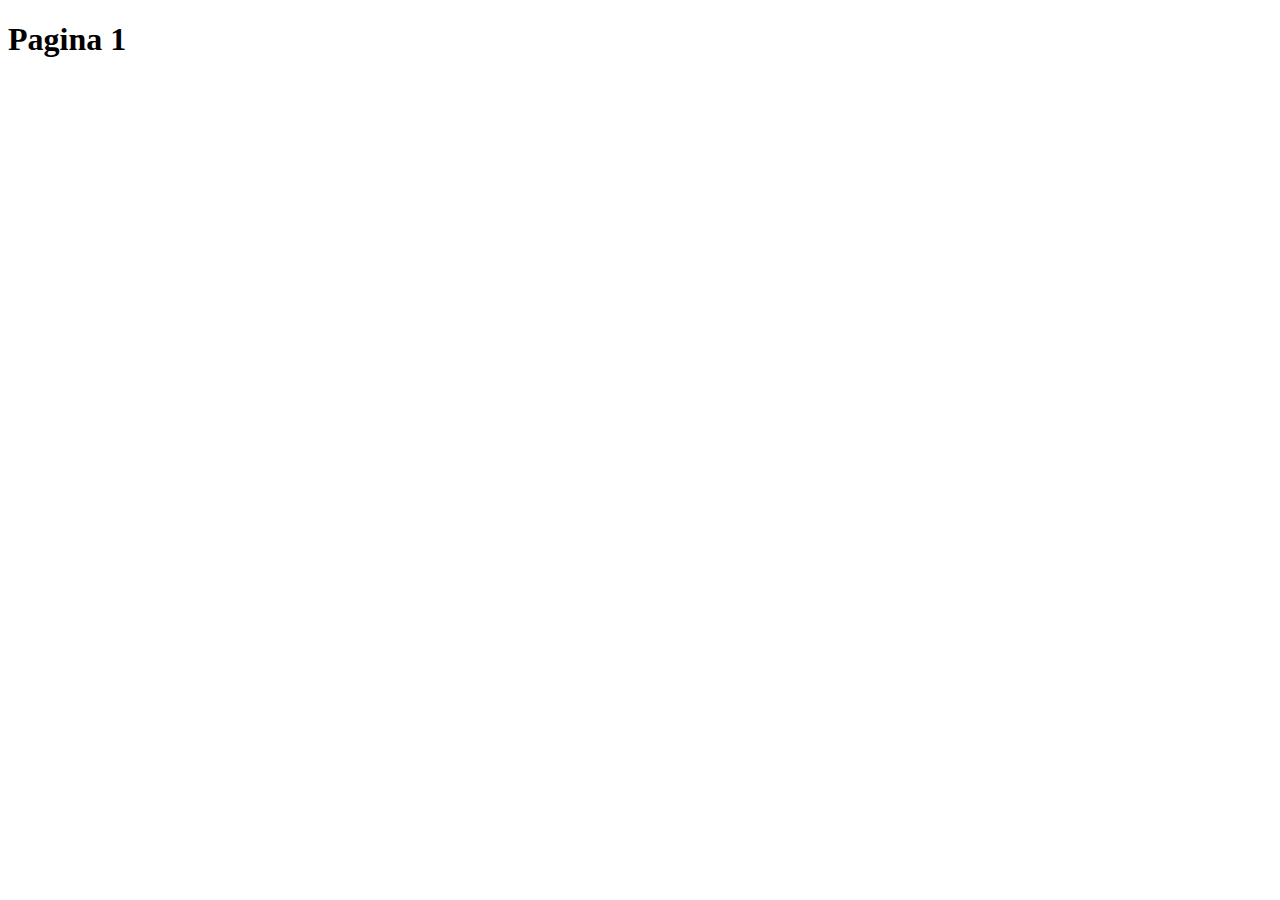
==== index.html @ bf7e2426 "arquivos do exercicio" ====
<!DOCTYPE html>
<html lang="en">
<head>
    <meta charset="UTF-8">
    <meta http-equiv="X-UA-Compatible" content="IE=edge">
    <meta name="viewport" content="width=device-width, initial-scale=1.0">
    <title>Document</title>
</head>
<body>
    <h1>Pagina 1</h1>
    <a href="pagina2.html"></a>
</body>
</html>
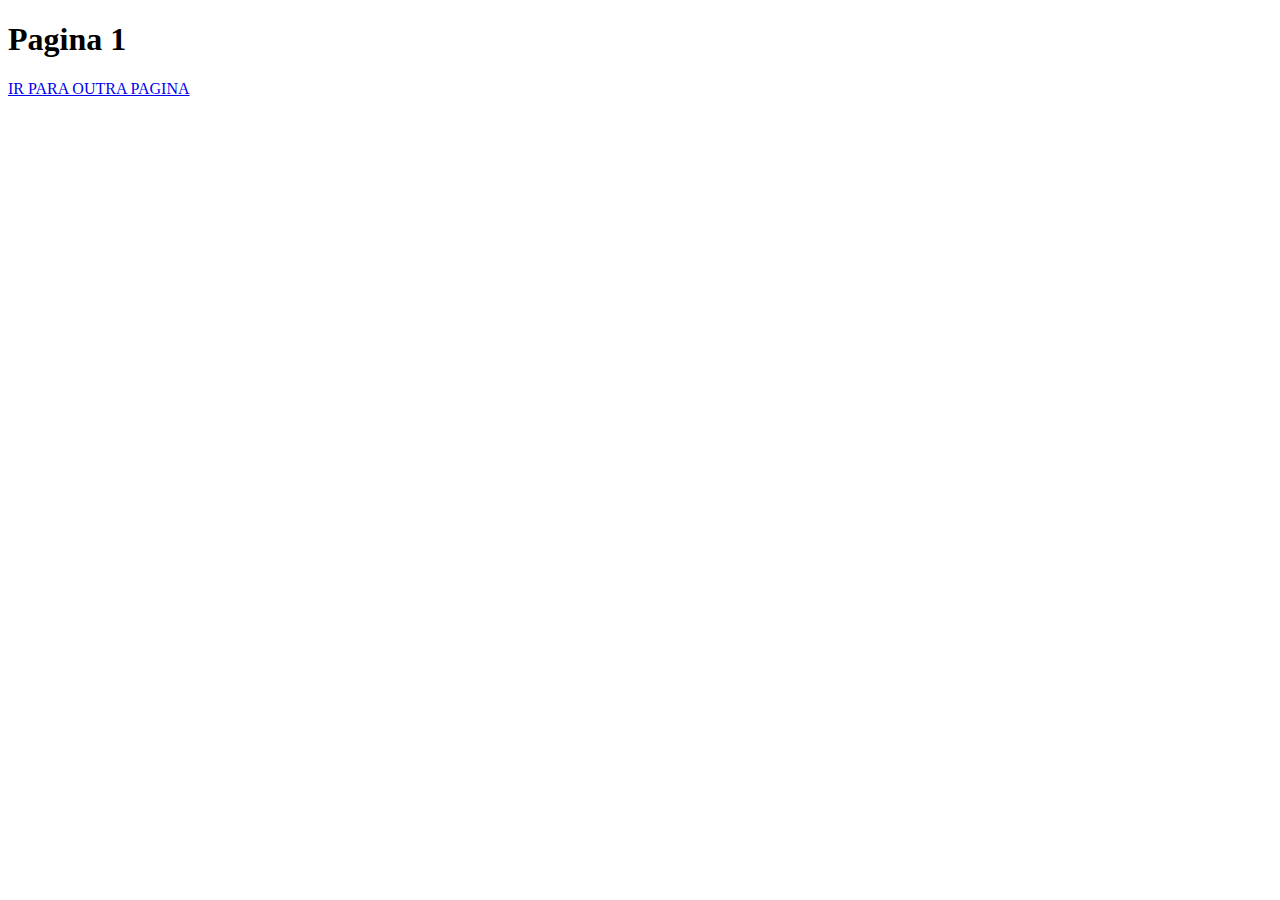
==== commit 7c89f0c8: "Exercicio de sala" ====
--- a/index.html
+++ b/index.html
@@ -8,6 +8,6 @@
 </head>
 <body>
     <h1>Pagina 1</h1>
-    <a href="pagina2.html"></a>
+    <a href="pagina2.html">IR PARA OUTRA PAGINA</a>
 </body>
 </html>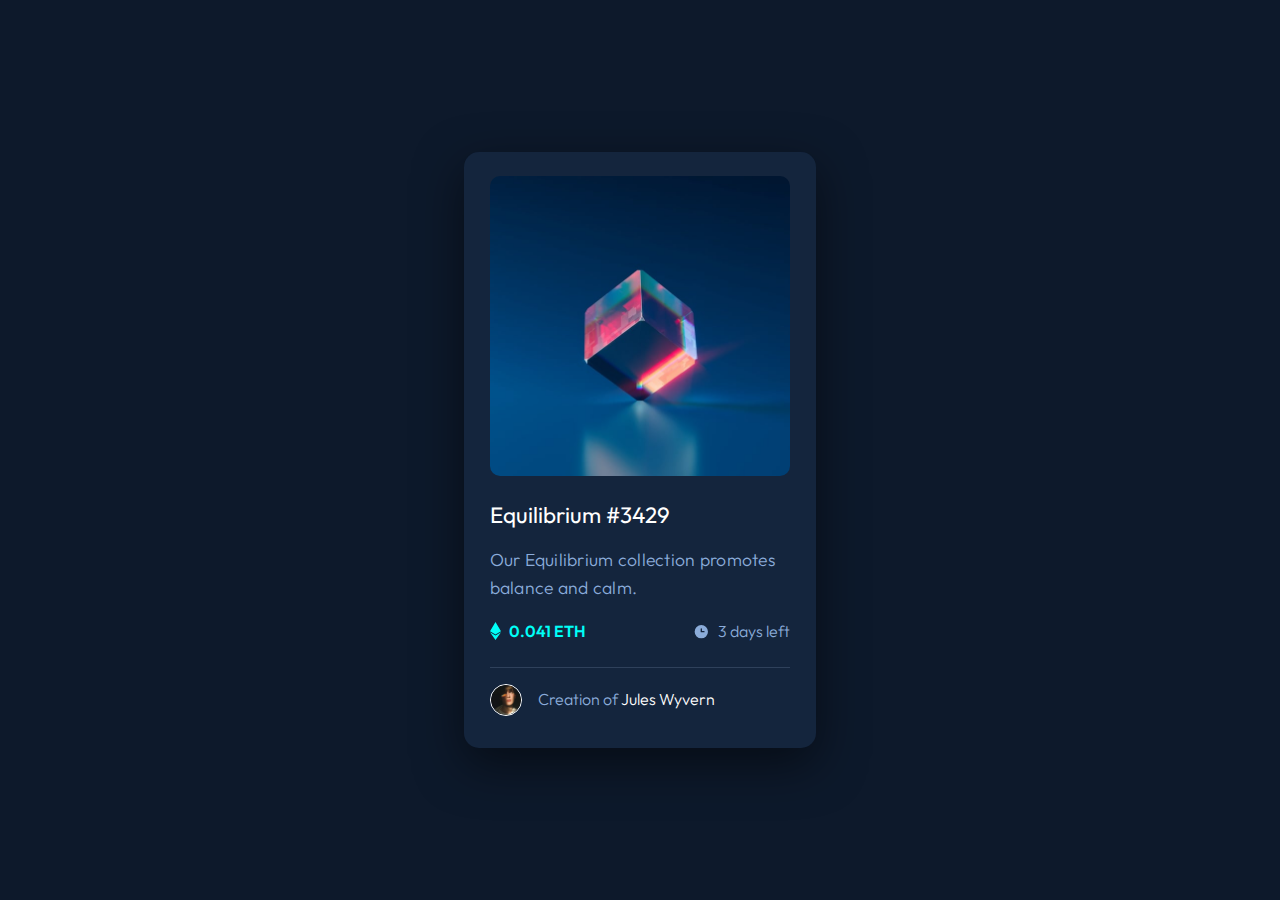
==== commit 260b8fad: "Add files via upload" ====
--- a/index.html
+++ b/index.html
@@ -1,13 +1,44 @@
-<!DOCTYPE html>
-<html lang="en">
-<head>
-    <meta charset="UTF-8">
-    <meta http-equiv="X-UA-Compatible" content="IE=edge">
-    <meta name="viewport" content="width=device-width, initial-scale=1.0">
-    <title>Document</title>
-</head>
-<body>
-    <h1>Pagina 1</h1>
-    <a href="pagina2.html">IR PARA OUTRA PAGINA</a>
-</body>
+<!DOCTYPE html>
+<html lang="en">
+
+<head>
+  <meta charset="UTF-8">
+  <meta name="viewport" content="width=device-width, initial-scale=1.0">
+  <!-- displays site properly based on user's device -->
+
+  <link rel="icon" type="image/png" sizes="32x32" href="./images/favicon-32x32.png">
+
+  <title>Frontend Mentor | NFT preview card component</title>
+
+  <link rel="stylesheet" href="css/styles.css">
+</head>
+
+<body>
+  <main class="container">
+    <section class="principal">
+      <div class="imagem-container">
+        <img src="images/image-equilibrium.jpg" alt="nft" class="imagem-principal">
+        <div class="overlay"></div>
+        <img src="images/icon-view.svg" alt="vizualizar" class="view">
+      </div>
+      <div class="texto-container">
+        <h1 class="titulo">Equilibrium #3429</h1>
+        <p class="descricao">Our Equilibrium collection promotes balance and calm.</p>
+        <div class="eth-info">
+          <div class="info">
+            <img src="images/icon-ethereum.svg" alt="Ethereum" class="icon"><span class="eth">0.041 ETH</span>
+          </div>
+          <div class="info">
+            <img src="images/icon-clock.svg" alt="relogio" class="icon"><span>3 days left</span>
+          </div>
+        </div>
+        <div class="autor">
+          <img src="images/image-avatar.png" alt="Jules Wyvern" class="avatar">
+          <p class="texto-autor">Creation of <span class="nome-autor">Jules Wyvern</span></p>
+        </div>
+      </div>
+    </section>
+  </main>
+</body>
+
 </html>--- a/css/styles.css
+++ b/css/styles.css
@@ -0,0 +1,155 @@
+@import url("https://fonts.googleapis.com/css2?family=Outfit:wght@300;400;600&display=swap");
+
+:root {
+  --bg-main: hsl(217, 54%, 11%);
+  --bg-card: hsl(216, 50%, 16%);
+  --colour-blue: hsl(215, 51%, 70%);
+  --colour-cyan: hsl(178, 100%, 50%);
+  --colour-white: hsl(0, 0%, 100%);
+  --line-colour: hsl(215, 32%, 27%);
+}
+
+/* CSS Reset */
+* {
+  margin: 0;
+  padding: 0;
+  box-sizing: border-box;
+}
+
+/* Project Styles */
+body {
+  background-color: var(--bg-main);
+  font-family: "Outfit", sans-serif;
+  color: var(--colour-blue);
+  font-weight: 300;
+  line-height: 1.6;
+}
+
+/* .container {
+  height: 100vh;
+  display: flex;
+  justify-content: center;
+  align-items: center;
+} */
+
+/* Card */
+.principal {
+  background-color: var(--bg-card);
+  width: min(87.5%, 22rem);
+  margin: 9.5rem auto;
+  border-radius: 15px;
+  padding: 1.5rem 1.6rem 2rem;
+  box-shadow: 0 1rem 3rem rgba(0, 0, 0, 0.5);
+}
+
+/* Main Image */
+.imagem-container {
+  position: relative;
+  margin: 0 auto;
+  width: 100%;
+  max-width: 300px;
+}
+
+.imagem-principal {
+  display: block;
+  max-width: 300px;
+  width: 100%;
+  height: auto;
+  border-radius: 10px;
+}
+
+.overlay {
+  position: absolute;
+  top: 0;
+  bottom: 0;
+  left: 0;
+  right: 0;
+  height: 100%;
+  width: 100%;
+  opacity: 0;
+  background-color: var(--colour-cyan);
+  border-radius: 10px;
+}
+
+.view {
+  position: absolute;
+  top: 50%;
+  left: 50%;
+  transform: translate(-50%, -50%);
+  text-align: center;
+  display: none;
+}
+
+.imagem-container:hover .overlay {
+  opacity: 0.5;
+  cursor: pointer;
+}
+
+.imagem-container:hover .overlay + .view {
+  display: block;
+}
+
+/* Main Content */
+.titulo {
+  color: var(--colour-white);
+  margin: 1.4rem 0 0.75rem;
+  font-size: 1.4rem;
+  font-weight: 400;
+}
+
+.descricao {
+  font-size: 1.1rem;
+  letter-spacing: 0.015em;
+  margin-bottom: 1rem;
+  font-weight: 300;
+}
+
+.eth-info {
+  display: flex;
+  justify-content: space-between;
+  margin: 1rem 0 1.4rem;
+}
+
+.eth {
+  color: var(--colour-cyan);
+  font-weight: 600;
+}
+
+.info {
+  display: flex;
+  align-items: center;
+}
+
+.icon {
+  margin-right: 0.5rem;
+}
+
+/* Creator Info */
+.autor {
+  display: flex;
+  border-top: 1px solid var(--line-colour);
+  padding-top: 1rem;
+  align-items: center;
+}
+
+.avatar {
+  border: 1px solid var(--colour-white);
+  border-radius: 50%;
+  width: 2rem;
+  height: auto;
+  margin-right: 1rem;
+}
+
+.texto-autor {
+  font-weight: 300;
+}
+
+.nome-autor {
+  color: var(--colour-white);
+}
+
+.titulo:hover,
+.nome-autor:hover {
+  color: var(--colour-cyan);
+  cursor: pointer;
+}
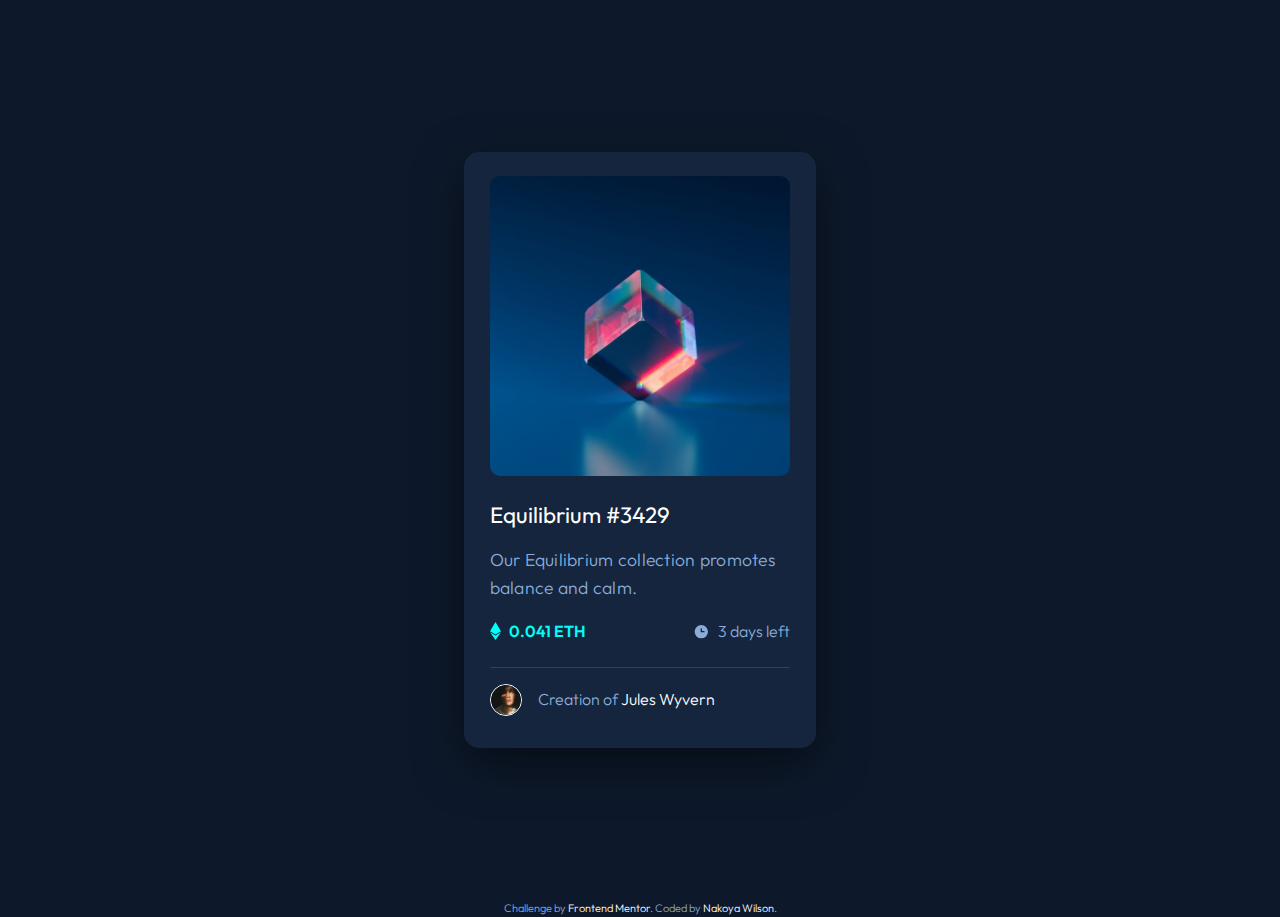
==== commit 53a86bca: "Add files via upload" ====
--- a/index.html
+++ b/index.html
@@ -15,30 +15,34 @@
 
 <body>
   <main class="container">
-    <section class="principal">
-      <div class="imagem-container">
-        <img src="images/image-equilibrium.jpg" alt="nft" class="imagem-principal">
+    <section class="main-card">
+      <div class="image-container">
+        <img src="images/image-equilibrium.jpg" alt="nft" class="main-image">
         <div class="overlay"></div>
-        <img src="images/icon-view.svg" alt="vizualizar" class="view">
+        <img src="images/icon-view.svg" alt="view icon" class="view">
       </div>
-      <div class="texto-container">
-        <h1 class="titulo">Equilibrium #3429</h1>
-        <p class="descricao">Our Equilibrium collection promotes balance and calm.</p>
+      <div class="text-container">
+        <h1 class="title">Equilibrium #3429</h1>
+        <p class="description">Our Equilibrium collection promotes balance and calm.</p>
         <div class="eth-info">
           <div class="info">
-            <img src="images/icon-ethereum.svg" alt="Ethereum" class="icon"><span class="eth">0.041 ETH</span>
+            <img src="images/icon-ethereum.svg" alt="ETH" class="icon"><span class="eth">0.041 ETH</span>
           </div>
           <div class="info">
-            <img src="images/icon-clock.svg" alt="relogio" class="icon"><span>3 days left</span>
+            <img src="images/icon-clock.svg" alt="clock" class="icon"><span>3 days left</span>
           </div>
         </div>
-        <div class="autor">
+        <div class="creator-info">
           <img src="images/image-avatar.png" alt="Jules Wyvern" class="avatar">
-          <p class="texto-autor">Creation of <span class="nome-autor">Jules Wyvern</span></p>
+          <p class="creator-text">Creation of <span class="creator-name">Jules Wyvern</span></p>
         </div>
       </div>
     </section>
   </main>
+  <footer class="attribution">
+    Challenge by <a href="https://www.frontendmentor.io?ref=challenge" target="_blank">Frontend Mentor</a>.
+    Coded by <a href="https://nakoyawilson.netlify.app/">Nakoya Wilson</a>.
+  </footer>
 </body>
 
 </html>--- a/css/styles.css
+++ b/css/styles.css
@@ -33,7 +33,7 @@
 } */
 
 /* Card */
-.principal {
+.main-card {
   background-color: var(--bg-card);
   width: min(87.5%, 22rem);
   margin: 9.5rem auto;
@@ -43,14 +43,14 @@
 }
 
 /* Main Image */
-.imagem-container {
+.image-container {
   position: relative;
   margin: 0 auto;
   width: 100%;
   max-width: 300px;
 }
 
-.imagem-principal {
+.main-image {
   display: block;
   max-width: 300px;
   width: 100%;
@@ -80,24 +80,24 @@
   display: none;
 }
 
-.imagem-container:hover .overlay {
+.image-container:hover .overlay {
   opacity: 0.5;
   cursor: pointer;
 }
 
-.imagem-container:hover .overlay + .view {
+.image-container:hover .overlay + .view {
   display: block;
 }
 
 /* Main Content */
-.titulo {
+.title {
   color: var(--colour-white);
   margin: 1.4rem 0 0.75rem;
   font-size: 1.4rem;
   font-weight: 400;
 }
 
-.descricao {
+.description {
   font-size: 1.1rem;
   letter-spacing: 0.015em;
   margin-bottom: 1rem;
@@ -125,7 +125,7 @@
 }
 
 /* Creator Info */
-.autor {
+.creator-info {
   display: flex;
   border-top: 1px solid var(--line-colour);
   padding-top: 1rem;
@@ -140,16 +140,38 @@
   margin-right: 1rem;
 }
 
-.texto-autor {
+.creator-text {
   font-weight: 300;
 }
 
-.nome-autor {
+.creator-name {
   color: var(--colour-white);
 }
 
-.titulo:hover,
-.nome-autor:hover {
+.title:hover,
+.creator-name:hover {
   color: var(--colour-cyan);
   cursor: pointer;
 }
+
+/* Footer Section */
+.attribution {
+  font-size: 11px;
+  text-align: center;
+}
+
+.attribution a {
+  color: var(--colour-white);
+  text-decoration: none;
+}
+
+.attribution a:hover {
+  color: var(--colour-cyan);
+}
+
+/* Media Queries */
+@media screen and (max-width: 300px) {
+  .eth-info {
+    flex-direction: column;
+  }
+}
